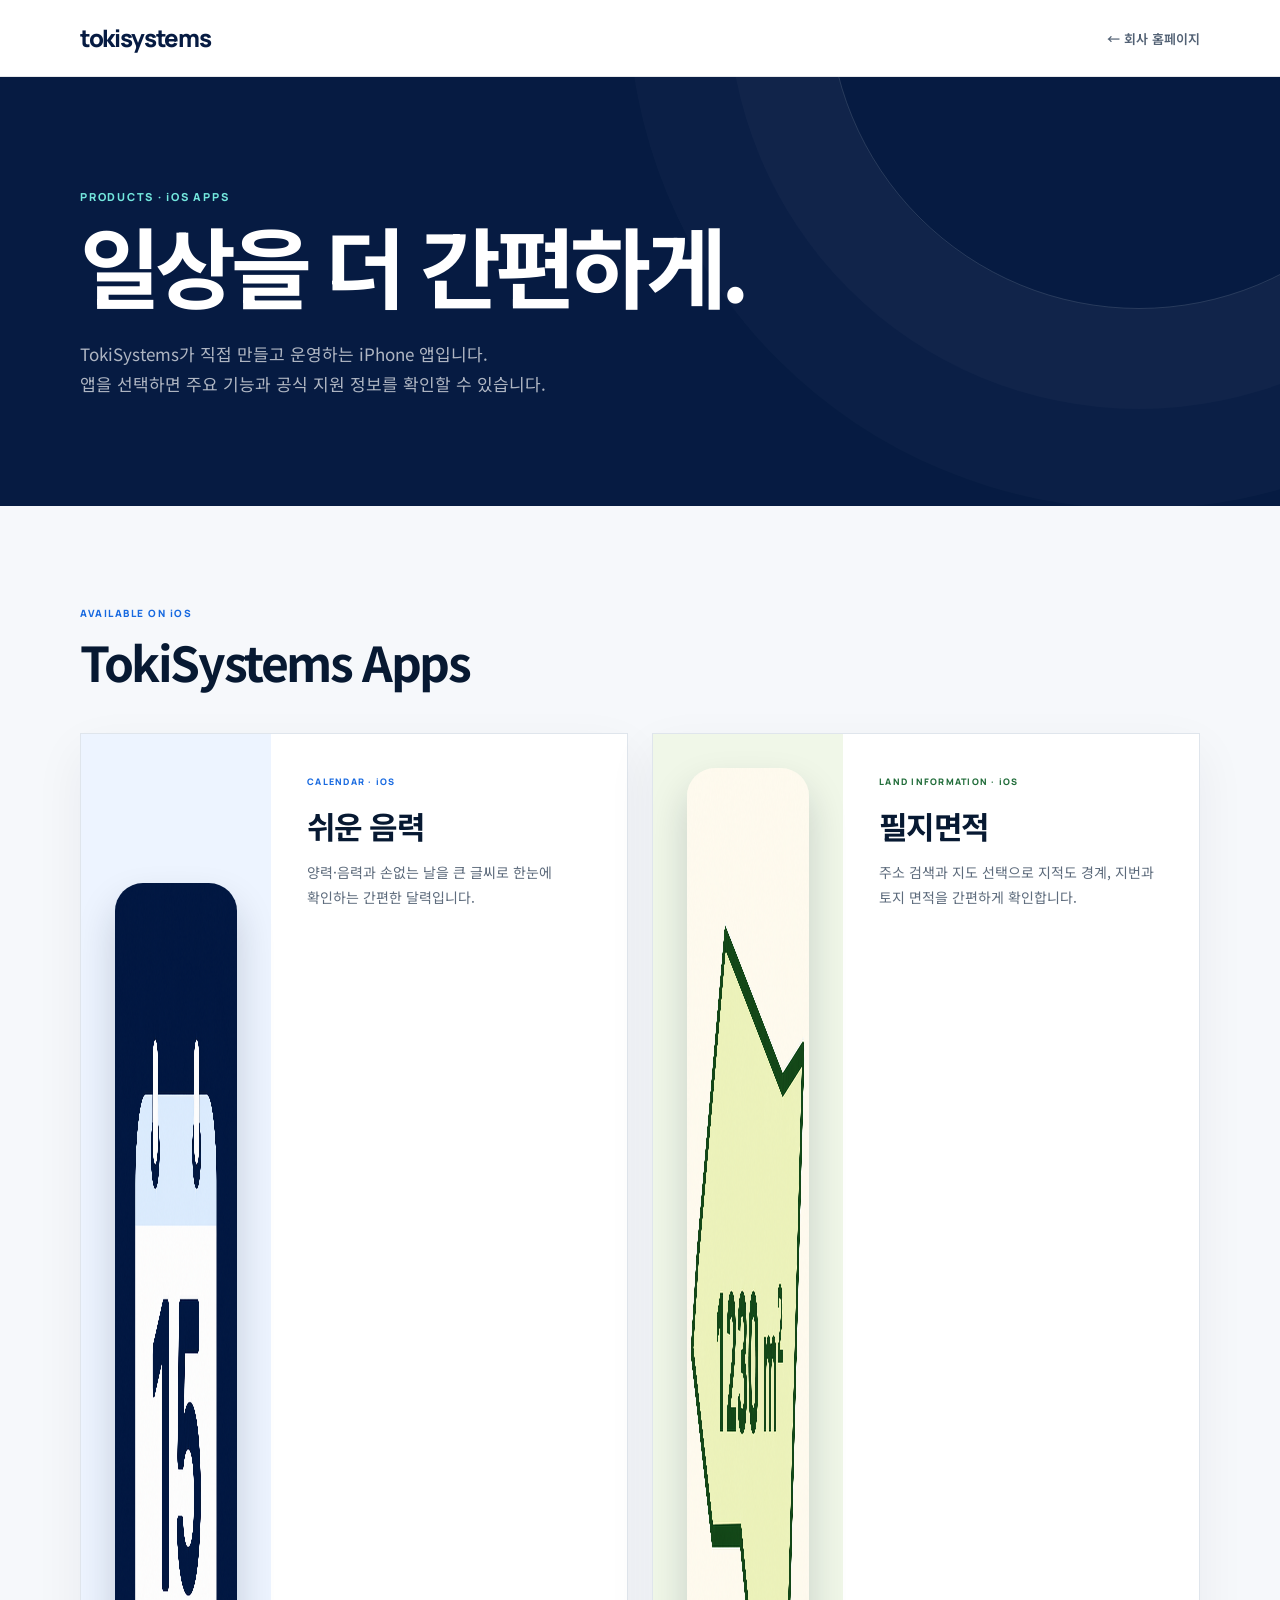
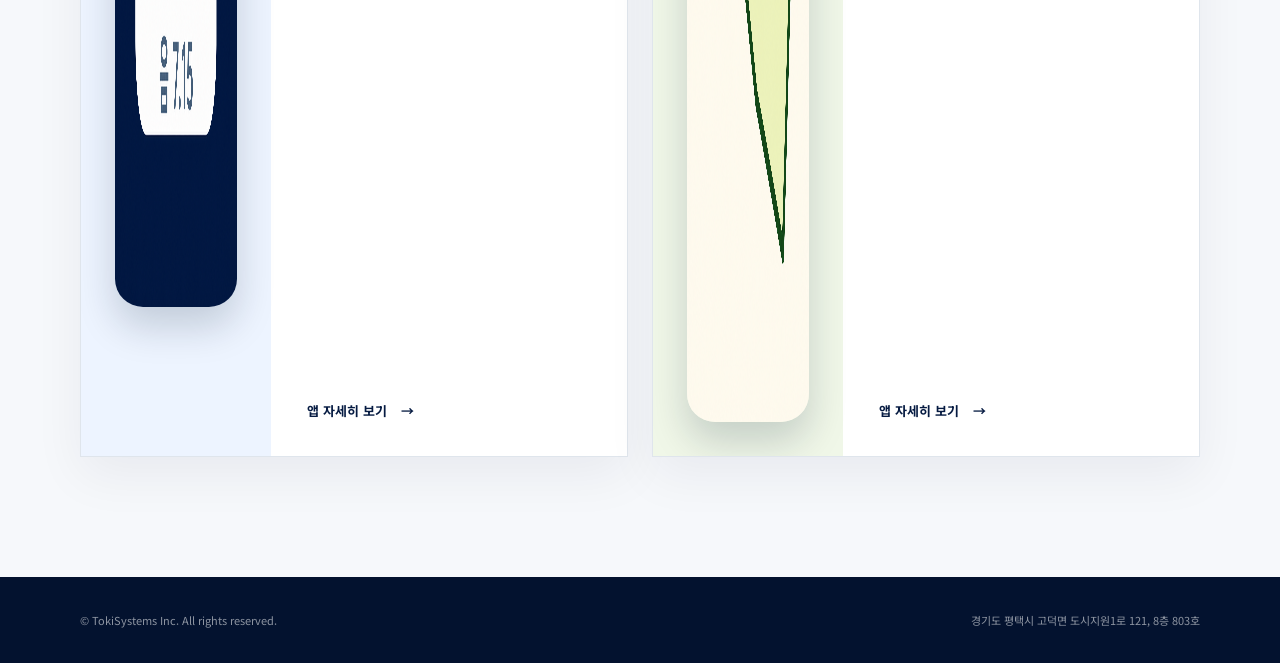
==== apps/index.html @ e2029fcb "Add iOS apps overview page" ====
<!doctype html>
<html lang="ko">
  <head>
    <meta charset="utf-8" />
    <meta name="viewport" content="width=device-width, initial-scale=1" />
    <meta name="theme-color" content="#061b42" />
    <meta name="description" content="TokiSystems의 iOS 앱을 만나보세요. 쉬운 음력과 필지면적 앱의 기능 및 공식 지원 정보를 확인할 수 있습니다." />
    <meta property="og:type" content="website" />
    <meta property="og:site_name" content="TokiSystems" />
    <meta property="og:title" content="iOS Apps | TokiSystems" />
    <meta property="og:description" content="일상을 더 간편하게 만드는 TokiSystems의 iOS 앱." />
    <meta property="og:url" content="https://tokisystems.io/apps/" />
    <meta property="og:image" content="https://tokisystems.io/assets/images/apps/easy-lunar-calendar.png" />
    <title>iOS Apps | TokiSystems</title>
    <link rel="canonical" href="https://tokisystems.io/apps/" />
    <link rel="preconnect" href="https://fonts.googleapis.com" />
    <link rel="preconnect" href="https://fonts.gstatic.com" crossorigin />
    <link href="https://fonts.googleapis.com/css2?family=Manrope:wght@500;700;800&family=Noto+Sans+KR:wght@400;500;600;700;800&display=swap" rel="stylesheet" />
    <link rel="stylesheet" href="apps.css" />
  </head>
  <body class="apps-index">
    <a class="skip-link" href="#main">본문으로 바로가기</a>
    <header class="site-header">
      <div class="container header-inner">
        <a class="wordmark" href="../">tokisystems</a>
        <a class="back-link" href="../">← 회사 홈페이지</a>
      </div>
    </header>

    <main id="main">
      <section class="apps-hero">
        <div class="container apps-hero-inner">
          <p class="eyebrow">PRODUCTS · iOS APPS</p>
          <h1>일상을 더 간편하게.</h1>
          <p>TokiSystems가 직접 만들고 운영하는 iPhone 앱입니다.<br />앱을 선택하면 주요 기능과 공식 지원 정보를 확인할 수 있습니다.</p>
        </div>
      </section>

      <section class="apps-catalog" aria-labelledby="apps-title">
        <div class="container">
          <div class="catalog-heading">
            <p class="section-label">AVAILABLE ON iOS</p>
            <h2 id="apps-title">TokiSystems Apps</h2>
          </div>

          <div class="app-list">
            <a class="app-card calendar-card" href="easy-lunar-calendar/" aria-label="쉬운 음력 앱 상세 페이지 보기">
              <div class="app-card-visual">
                <img src="../assets/images/apps/easy-lunar-calendar.png" alt="쉬운 음력 앱 아이콘" width="1024" height="1024" />
              </div>
              <div class="app-card-copy">
                <span class="app-category">CALENDAR · iOS</span>
                <h3>쉬운 음력</h3>
                <p>양력·음력과 손없는 날을 큰 글씨로 한눈에 확인하는 간편한 달력입니다.</p>
                <span class="app-card-link">앱 자세히 보기 <span aria-hidden="true">→</span></span>
              </div>
            </a>

            <a class="app-card parcel-card" href="parcel-area/" aria-label="필지면적 앱 상세 페이지 보기">
              <div class="app-card-visual">
                <img src="../assets/images/apps/parcel-area.png" alt="필지면적 앱 아이콘" width="1254" height="1254" />
              </div>
              <div class="app-card-copy">
                <span class="app-category">LAND INFORMATION · iOS</span>
                <h3>필지면적</h3>
                <p>주소 검색과 지도 선택으로 지적도 경계, 지번과 토지 면적을 간편하게 확인합니다.</p>
                <span class="app-card-link">앱 자세히 보기 <span aria-hidden="true">→</span></span>
              </div>
            </a>
          </div>
        </div>
      </section>
    </main>

    <footer class="site-footer">
      <div class="container footer-inner">
        <span>© TokiSystems Inc. All rights reserved.</span>
        <span>경기도 평택시 고덕면 도시지원1로 121, 8층 803호</span>
      </div>
    </footer>
  </body>
</html>
---- apps/apps.css ----
:root {
  --ink: #071932;
  --muted: #5d6b7c;
  --line: #dfe5ec;
  --paper: #f6f8fb;
  --navy: #061b42;
  --container: 1120px;
}
* { box-sizing: border-box; }
html { scroll-behavior: smooth; }
body { margin: 0; color: var(--ink); background: #fff; font-family: "Noto Sans KR", system-ui, sans-serif; -webkit-font-smoothing: antialiased; }
a { color: inherit; text-decoration: none; }
img { display: block; max-width: 100%; }
.container { width: min(calc(100% - 48px), var(--container)); margin-inline: auto; }
.skip-link { position: fixed; top: -60px; left: 16px; z-index: 99; padding: 12px 16px; color: #fff; background: #000; }
.skip-link:focus { top: 16px; }
.site-header { position: relative; z-index: 10; border-bottom: 1px solid rgba(7,25,50,.1); background: rgba(255,255,255,.94); }
.header-inner { min-height: 76px; display: flex; align-items: center; justify-content: space-between; gap: 24px; }
.wordmark { color: var(--navy); font: 800 24px/1 "Manrope", sans-serif; letter-spacing: -.055em; }
.back-link { display: inline-flex; align-items: center; gap: 8px; color: #526174; font-size: 13px; font-weight: 600; }
.back-link:hover, .text-link:hover { color: var(--accent); }
.app-hero { position: relative; overflow: hidden; padding: 86px 0 82px; background: var(--paper); }
.app-hero::after { content: ""; position: absolute; width: 560px; height: 560px; right: -180px; top: -300px; border-radius: 50%; background: var(--accent-soft); }
.hero-grid { position: relative; z-index: 1; display: grid; grid-template-columns: 176px 1fr; gap: 54px; align-items: center; }
.app-icon { width: 176px; aspect-ratio: 1; object-fit: cover; border-radius: 38px; box-shadow: 0 24px 50px rgba(7,25,50,.16); }
.eyebrow { margin: 0 0 14px; color: var(--accent); font: 800 11px/1.4 "Manrope", sans-serif; letter-spacing: .16em; }
h1 { margin: 0; font-size: clamp(44px, 7vw, 76px); line-height: 1.05; letter-spacing: -.065em; }
.subtitle { margin: 18px 0 0; color: #3f4d60; font-size: clamp(18px, 2.4vw, 25px); line-height: 1.55; word-break: keep-all; }
.hero-actions { display: flex; flex-wrap: wrap; gap: 10px; margin-top: 30px; }
.button { min-height: 46px; display: inline-flex; align-items: center; justify-content: center; padding: 0 18px; border: 1px solid var(--navy); border-radius: 7px; font-size: 13px; font-weight: 700; transition: transform .2s; }
.button-primary { color: #fff; background: var(--navy); }
.button-secondary { background: #fff; }
.button:hover { transform: translateY(-1px); }
.section { padding: 82px 0; }
.section-soft { background: var(--paper); }
.content-grid { display: grid; grid-template-columns: minmax(0, 1.35fr) minmax(260px, .65fr); gap: 90px; align-items: start; }
.section-label { margin: 0 0 13px; color: var(--accent); font: 800 10px/1.4 "Manrope", sans-serif; letter-spacing: .15em; }
h2 { margin: 0 0 25px; font-size: clamp(31px, 4vw, 48px); line-height: 1.2; letter-spacing: -.05em; word-break: keep-all; }
h3 { margin: 0 0 10px; font-size: 19px; letter-spacing: -.025em; }
.lead { margin: 0; color: #3e4d60; font-size: 17px; line-height: 1.9; word-break: keep-all; }
.notice { margin-top: 28px; padding: 20px 22px; border-left: 3px solid var(--accent); color: #536175; background: var(--accent-faint); font-size: 13px; line-height: 1.8; word-break: keep-all; }
.support-card { padding: 28px; border: 1px solid var(--line); background: #fff; box-shadow: 0 14px 35px rgba(7,25,50,.06); }
.support-card p { margin: 0 0 20px; color: var(--muted); font-size: 13px; line-height: 1.75; }
.support-card .button { width: 100%; }
.support-meta { margin: 22px 0 0; padding: 20px 0 0; border-top: 1px solid var(--line); }
.support-meta div { display: grid; grid-template-columns: 70px 1fr; gap: 10px; margin-top: 10px; font-size: 12px; line-height: 1.6; }
.support-meta dt { color: #8a96a5; }
.support-meta dd { margin: 0; }
.feature-grid { display: grid; grid-template-columns: repeat(3, 1fr); gap: 1px; border: 1px solid var(--line); background: var(--line); }
.feature { min-height: 164px; padding: 27px; background: #fff; }
.feature-no { display: block; margin-bottom: 24px; color: var(--accent); font: 800 10px "Manrope", sans-serif; }
.feature p { margin: 0; color: var(--muted); font-size: 13px; line-height: 1.65; word-break: keep-all; }
.faq-list { border-top: 1px solid var(--line); }
details { border-bottom: 1px solid var(--line); }
summary { position: relative; padding: 23px 42px 23px 0; cursor: pointer; font-size: 16px; font-weight: 700; list-style: none; }
summary::-webkit-details-marker { display: none; }
summary::after { content: "+"; position: absolute; right: 4px; top: 19px; color: var(--accent); font-size: 22px; font-weight: 400; }
details[open] summary::after { content: "−"; }
details p { max-width: 820px; margin: -4px 0 24px; color: var(--muted); font-size: 14px; line-height: 1.8; word-break: keep-all; }
.privacy-box { display: grid; grid-template-columns: 1fr auto; gap: 36px; align-items: center; padding: 36px; color: #fff; background: var(--navy); }
.privacy-box h2 { margin-bottom: 12px; font-size: 30px; }
.privacy-box p { margin: 0; color: rgba(255,255,255,.68); font-size: 14px; line-height: 1.75; }
.privacy-box .button { border-color: rgba(255,255,255,.4); color: #fff; background: rgba(255,255,255,.06); }
.legal-main { padding: 70px 0 100px; }
.legal-header { max-width: 800px; margin-bottom: 55px; }
.legal-header h1 { font-size: clamp(38px, 6vw, 60px); }
.legal-updated { margin: 18px 0 0; color: var(--muted); font-size: 13px; }
.legal-content { max-width: 820px; }
.legal-content section { margin-top: 42px; }
.legal-content h2 { margin-bottom: 13px; font-size: 23px; }
.legal-content p, .legal-content li { color: #4e5d70; font-size: 14px; line-height: 1.85; word-break: keep-all; }
.legal-content ul { padding-left: 20px; }
.site-footer { padding: 34px 0; color: rgba(255,255,255,.55); background: #03122f; }
.footer-inner { display: flex; justify-content: space-between; gap: 24px; font-size: 11px; line-height: 1.7; }
.footer-inner a:hover { color: #fff; }
.calendar-theme { --accent: #1769e0; --accent-soft: #dbe9ff; --accent-faint: #f0f6ff; }
.parcel-theme { --accent: #206c39; --accent-soft: #ddefc7; --accent-faint: #f2f8e9; }
.apps-index { --accent: #1769e0; --accent-soft: #dbe9ff; --accent-faint: #f0f6ff; }
.apps-hero { position: relative; overflow: hidden; padding: 112px 0 106px; color: #fff; background: var(--navy); }
.apps-hero::before { content: ""; position: absolute; width: 620px; height: 620px; right: -170px; top: -390px; border: 1px solid rgba(255,255,255,.14); border-radius: 50%; box-shadow: 0 0 0 100px rgba(255,255,255,.025), 0 0 0 200px rgba(255,255,255,.018); }
.apps-hero-inner { position: relative; z-index: 1; }
.apps-hero .eyebrow { color: #73e7dd; }
.apps-hero h1 { max-width: 800px; font-size: clamp(52px, 8vw, 88px); }
.apps-hero p:last-child { margin: 28px 0 0; color: rgba(255,255,255,.68); font-size: 17px; line-height: 1.8; word-break: keep-all; }
.apps-catalog { padding: 100px 0 120px; background: #f6f8fb; }
.catalog-heading { margin-bottom: 42px; }
.catalog-heading h2 { margin-bottom: 0; }
.app-list { display: grid; grid-template-columns: repeat(2, minmax(0, 1fr)); gap: 24px; }
.app-card { position: relative; overflow: hidden; display: grid; grid-template-columns: 190px 1fr; min-height: 330px; border: 1px solid var(--line); background: #fff; box-shadow: 0 18px 48px rgba(7,25,50,.06); transition: transform .25s ease, box-shadow .25s ease; }
.app-card:hover { transform: translateY(-5px); box-shadow: 0 26px 60px rgba(7,25,50,.12); }
.app-card:focus-visible { outline: 3px solid #1769e0; outline-offset: 4px; }
.app-card-visual { display: grid; place-items: center; padding: 34px; background: var(--card-tint); }
.app-card-visual img { width: 126px; border-radius: 28px; box-shadow: 0 20px 38px rgba(7,25,50,.18); }
.calendar-card { --card-accent: #1769e0; --card-tint: #edf4ff; }
.parcel-card { --card-accent: #206c39; --card-tint: #f0f7e8; }
.app-card-copy { display: flex; flex-direction: column; align-items: flex-start; padding: 42px 36px 36px; }
.app-category { color: var(--card-accent); font: 800 9px/1.4 "Manrope", sans-serif; letter-spacing: .14em; }
.app-card h3 { margin: 15px 0 12px; font-size: 31px; letter-spacing: -.05em; }
.app-card p { margin: 0; color: var(--muted); font-size: 14px; line-height: 1.75; word-break: keep-all; }
.app-card-link { display: inline-flex; gap: 14px; align-items: center; margin-top: auto; padding-top: 26px; color: var(--navy); font-size: 13px; font-weight: 700; }
.app-card-link span { transition: transform .2s ease; }
.app-card:hover .app-card-link span { transform: translateX(4px); }
@media (max-width: 800px) {
  .app-hero { padding: 62px 0; }
  .hero-grid { grid-template-columns: 128px 1fr; gap: 32px; }
  .app-icon { width: 128px; border-radius: 28px; }
  .content-grid { grid-template-columns: 1fr; gap: 42px; }
  .feature-grid { grid-template-columns: repeat(2, 1fr); }
  .app-list { grid-template-columns: 1fr; }
}
@media (max-width: 560px) {
  .container { width: min(calc(100% - 32px), var(--container)); }
  .header-inner { min-height: 68px; }
  .wordmark { font-size: 21px; }
  .back-link { font-size: 12px; }
  .app-hero { padding: 48px 0 54px; }
  .hero-grid { grid-template-columns: 1fr; gap: 26px; }
  .app-icon { width: 112px; border-radius: 25px; }
  h1 { font-size: 48px; }
  .subtitle { font-size: 18px; }
  .section { padding: 64px 0; }
  .feature-grid { grid-template-columns: 1fr; }
  .feature { min-height: auto; }
  .privacy-box { grid-template-columns: 1fr; padding: 28px; }
  .privacy-box .button { width: 100%; }
  .footer-inner { flex-direction: column; }
  .apps-hero { padding: 78px 0 74px; }
  .apps-hero h1 { font-size: 48px; }
  .apps-hero p:last-child { font-size: 15px; }
  .apps-hero p br { display: none; }
  .apps-catalog { padding: 68px 0 82px; }
  .app-card { grid-template-columns: 1fr; }
  .app-card-visual { min-height: 220px; }
  .app-card-visual img { width: 118px; border-radius: 26px; }
  .app-card-copy { min-height: 260px; padding: 30px 26px; }
}
@media (prefers-reduced-motion: reduce) { html { scroll-behavior: auto; } *, *::before, *::after { transition: none !important; } }
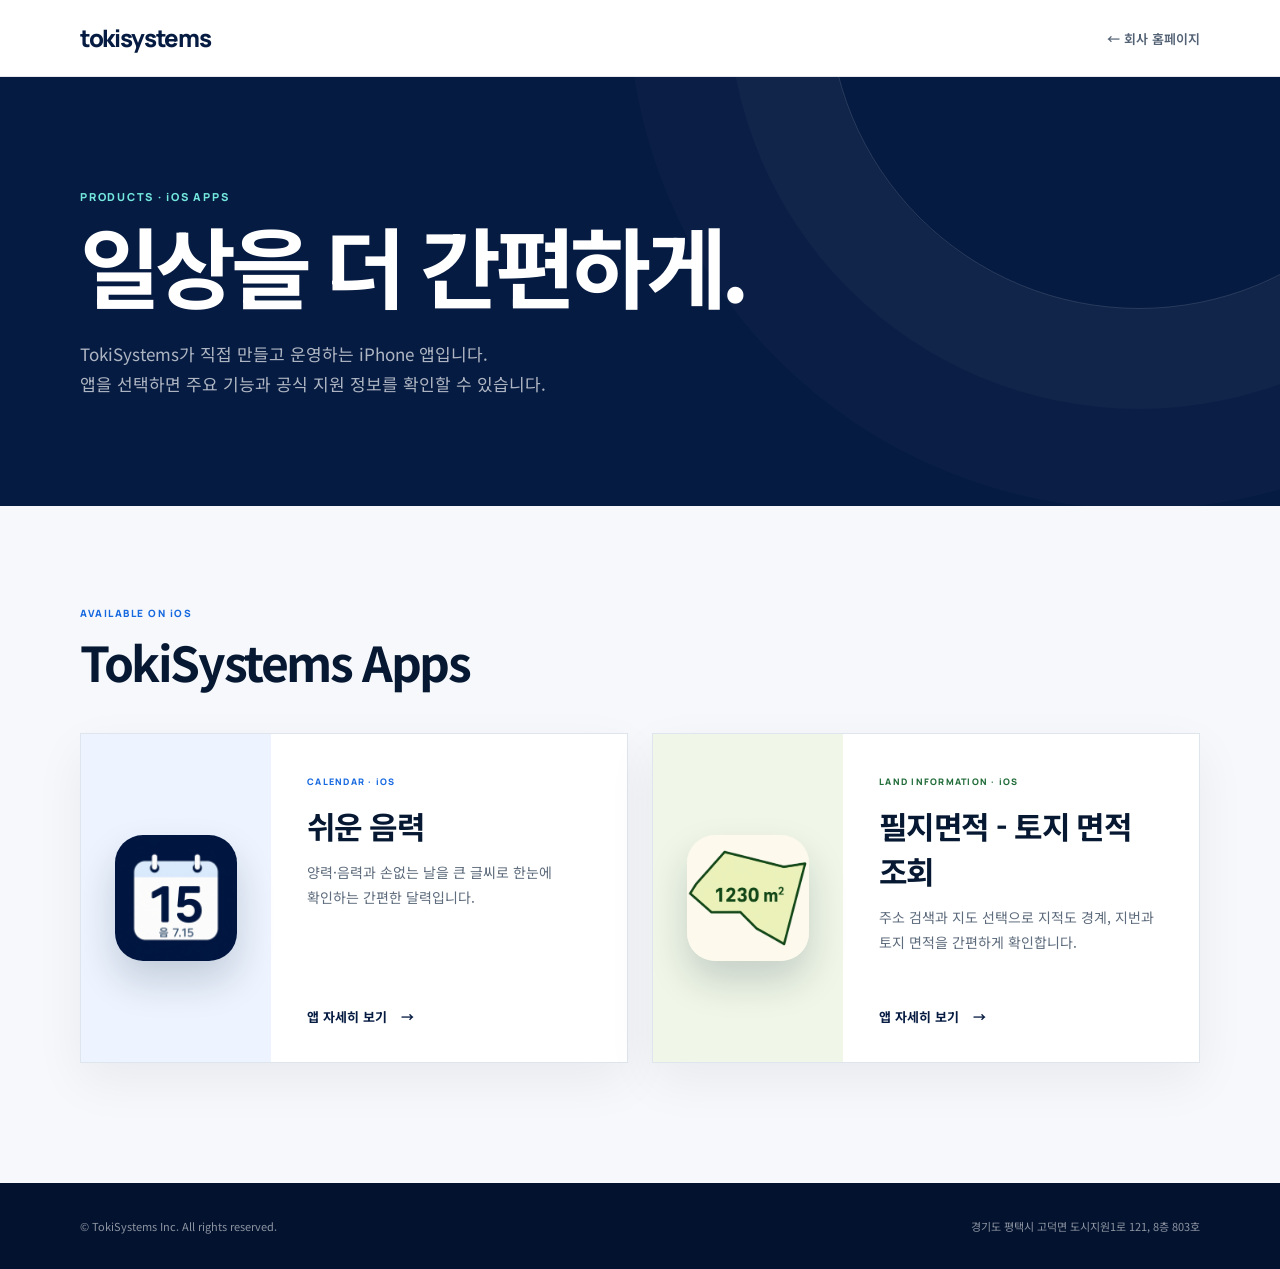
==== commit 5d2b2085: "Rename parcel area app" ====
--- a/apps/index.html
+++ b/apps/index.html
@@ -4,7 +4,7 @@
     <meta charset="utf-8" />
     <meta name="viewport" content="width=device-width, initial-scale=1" />
     <meta name="theme-color" content="#061b42" />
-    <meta name="description" content="TokiSystems의 iOS 앱을 만나보세요. 쉬운 음력과 필지면적 앱의 기능 및 공식 지원 정보를 확인할 수 있습니다." />
+    <meta name="description" content="TokiSystems의 iOS 앱을 만나보세요. 쉬운 음력과 필지면적 - 토지 면적 조회 앱의 기능 및 공식 지원 정보를 확인할 수 있습니다." />
     <meta property="og:type" content="website" />
     <meta property="og:site_name" content="TokiSystems" />
     <meta property="og:title" content="iOS Apps | TokiSystems" />
@@ -56,13 +56,13 @@
               </div>
             </a>
 
-            <a class="app-card parcel-card" href="parcel-area/" aria-label="필지면적 앱 상세 페이지 보기">
+            <a class="app-card parcel-card" href="parcel-area/" aria-label="필지면적 - 토지 면적 조회 앱 상세 페이지 보기">
               <div class="app-card-visual">
-                <img src="../assets/images/apps/parcel-area.png" alt="필지면적 앱 아이콘" width="1254" height="1254" />
+                <img src="../assets/images/apps/parcel-area.png" alt="필지면적 - 토지 면적 조회 앱 아이콘" width="1254" height="1254" />
               </div>
               <div class="app-card-copy">
                 <span class="app-category">LAND INFORMATION · iOS</span>
-                <h3>필지면적</h3>
+                <h3>필지면적 - 토지 면적 조회</h3>
                 <p>주소 검색과 지도 선택으로 지적도 경계, 지번과 토지 면적을 간편하게 확인합니다.</p>
                 <span class="app-card-link">앱 자세히 보기 <span aria-hidden="true">→</span></span>
               </div>
--- a/apps/apps.css
+++ b/apps/apps.css
@@ -22,7 +22,7 @@
 .app-hero { position: relative; overflow: hidden; padding: 86px 0 82px; background: var(--paper); }
 .app-hero::after { content: ""; position: absolute; width: 560px; height: 560px; right: -180px; top: -300px; border-radius: 50%; background: var(--accent-soft); }
 .hero-grid { position: relative; z-index: 1; display: grid; grid-template-columns: 176px 1fr; gap: 54px; align-items: center; }
-.app-icon { width: 176px; aspect-ratio: 1; object-fit: cover; border-radius: 38px; box-shadow: 0 24px 50px rgba(7,25,50,.16); }
+.app-icon { width: 176px; height: 176px; aspect-ratio: 1; object-fit: cover; border-radius: 38px; box-shadow: 0 24px 50px rgba(7,25,50,.16); }
 .eyebrow { margin: 0 0 14px; color: var(--accent); font: 800 11px/1.4 "Manrope", sans-serif; letter-spacing: .16em; }
 h1 { margin: 0; font-size: clamp(44px, 7vw, 76px); line-height: 1.05; letter-spacing: -.065em; }
 .subtitle { margin: 18px 0 0; color: #3f4d60; font-size: clamp(18px, 2.4vw, 25px); line-height: 1.55; word-break: keep-all; }
@@ -90,7 +90,7 @@
 .app-card:hover { transform: translateY(-5px); box-shadow: 0 26px 60px rgba(7,25,50,.12); }
 .app-card:focus-visible { outline: 3px solid #1769e0; outline-offset: 4px; }
 .app-card-visual { display: grid; place-items: center; padding: 34px; background: var(--card-tint); }
-.app-card-visual img { width: 126px; border-radius: 28px; box-shadow: 0 20px 38px rgba(7,25,50,.18); }
+.app-card-visual img { width: 126px; height: 126px; aspect-ratio: 1; object-fit: cover; border-radius: 28px; box-shadow: 0 20px 38px rgba(7,25,50,.18); }
 .calendar-card { --card-accent: #1769e0; --card-tint: #edf4ff; }
 .parcel-card { --card-accent: #206c39; --card-tint: #f0f7e8; }
 .app-card-copy { display: flex; flex-direction: column; align-items: flex-start; padding: 42px 36px 36px; }
@@ -103,7 +103,7 @@
 @media (max-width: 800px) {
   .app-hero { padding: 62px 0; }
   .hero-grid { grid-template-columns: 128px 1fr; gap: 32px; }
-  .app-icon { width: 128px; border-radius: 28px; }
+  .app-icon { width: 128px; height: 128px; border-radius: 28px; }
   .content-grid { grid-template-columns: 1fr; gap: 42px; }
   .feature-grid { grid-template-columns: repeat(2, 1fr); }
   .app-list { grid-template-columns: 1fr; }
@@ -115,7 +115,7 @@
   .back-link { font-size: 12px; }
   .app-hero { padding: 48px 0 54px; }
   .hero-grid { grid-template-columns: 1fr; gap: 26px; }
-  .app-icon { width: 112px; border-radius: 25px; }
+  .app-icon { width: 112px; height: 112px; border-radius: 25px; }
   h1 { font-size: 48px; }
   .subtitle { font-size: 18px; }
   .section { padding: 64px 0; }
@@ -131,7 +131,7 @@
   .apps-catalog { padding: 68px 0 82px; }
   .app-card { grid-template-columns: 1fr; }
   .app-card-visual { min-height: 220px; }
-  .app-card-visual img { width: 118px; border-radius: 26px; }
+  .app-card-visual img { width: 118px; height: 118px; border-radius: 26px; }
   .app-card-copy { min-height: 260px; padding: 30px 26px; }
 }
 @media (prefers-reduced-motion: reduce) { html { scroll-behavior: auto; } *, *::before, *::after { transition: none !important; } }
